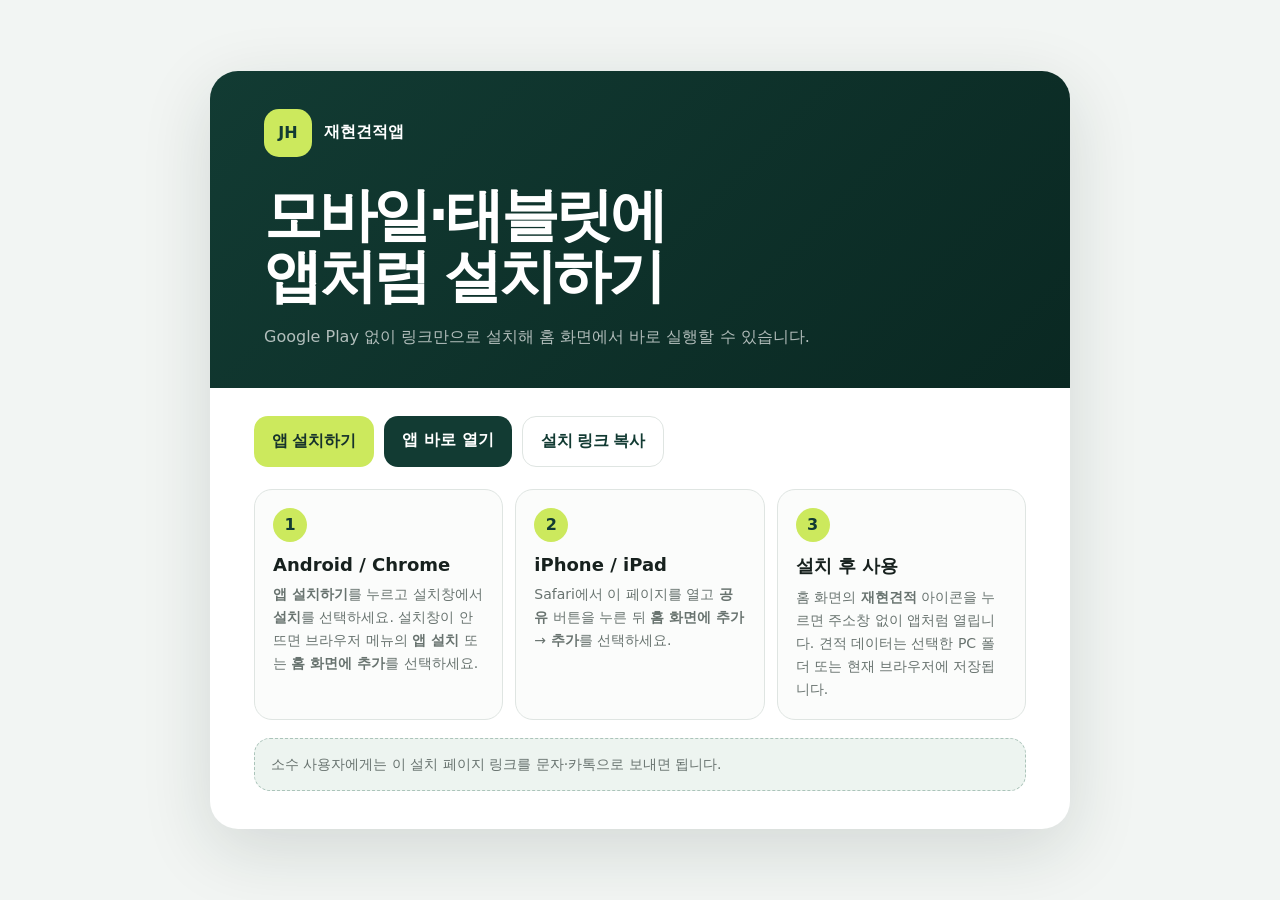
==== install.html @ f45aa931 "Add mobile install landing page" ====
<!doctype html>
<html lang="ko">
<head>
  <meta charset="utf-8">
  <meta name="viewport" content="width=device-width, initial-scale=1, viewport-fit=cover">
  <meta name="theme-color" content="#123b33">
  <meta name="description" content="재현견적앱 모바일·태블릿 설치 페이지">
  <meta name="mobile-web-app-capable" content="yes">
  <meta name="apple-mobile-web-app-capable" content="yes">
  <meta name="apple-mobile-web-app-title" content="재현견적">
  <meta name="apple-mobile-web-app-status-bar-style" content="black-translucent">
  <title>재현견적앱 설치</title>
  <link rel="manifest" href="./manifest.webmanifest">
  <link rel="icon" href="./icon.svg" type="image/svg+xml">
  <style>
    :root { --green:#123b33; --lime:#cce95d; --soft:#edf4f0; --line:#dfe5e2; --muted:#68736f; --ink:#17211e; font-family: "Noto Sans KR","Malgun Gothic",system-ui,sans-serif; }
    * { box-sizing: border-box; }
    body { margin:0; min-width:320px; color:var(--ink); background:#f2f5f3; }
    .wrap { min-height:100vh; display:grid; place-items:center; padding:22px; }
    .card { width:min(860px,100%); overflow:hidden; border-radius:28px; background:white; box-shadow:0 20px 70px rgba(23,45,38,.14); }
    .hero { padding:38px clamp(22px,5vw,54px); color:white; background:linear-gradient(135deg,#123b33,#0a2822); }
    .brand { display:flex; align-items:center; gap:12px; margin-bottom:28px; }
    .mark { width:48px; height:48px; display:grid; place-items:center; border-radius:15px; color:var(--green); background:var(--lime); font-weight:900; }
    h1 { margin:0; font-size:clamp(34px,7vw,58px); line-height:1.05; letter-spacing:-.06em; }
    .hero p { margin:16px 0 0; color:rgba(255,255,255,.68); line-height:1.7; }
    .content { padding:28px clamp(20px,5vw,44px) 38px; }
    .actions { display:flex; gap:10px; flex-wrap:wrap; margin-bottom:22px; }
    button, a.button { border:0; border-radius:14px; padding:14px 18px; font-weight:850; font-size:16px; text-decoration:none; cursor:pointer; }
    .primary { color:#17332c; background:var(--lime); }
    .secondary { color:white; background:var(--green); }
    .ghost { color:var(--green); background:white; border:1px solid var(--line); }
    .grid { display:grid; grid-template-columns:repeat(3,1fr); gap:12px; }
    article { padding:18px; border:1px solid var(--line); border-radius:18px; background:#fbfcfb; }
    article span { width:34px; height:34px; display:grid; place-items:center; border-radius:999px; color:var(--green); background:var(--lime); font-weight:900; }
    h2 { margin:12px 0 8px; font-size:18px; }
    article p, .note { margin:0; color:var(--muted); line-height:1.65; font-size:14px; }
    .note { margin-top:18px; padding:14px 16px; border:1px dashed #abc4ba; border-radius:16px; background:var(--soft); }
    @media (max-width:720px) {
      .grid { grid-template-columns:1fr; }
      .actions { flex-direction:column; }
      button, a.button { width:100%; text-align:center; }
    }
  </style>
</head>
<body>
  <main class="wrap">
    <section class="card">
      <div class="hero">
        <div class="brand"><span class="mark">JH</span><strong>재현견적앱</strong></div>
        <h1>모바일·태블릿에<br>앱처럼 설치하기</h1>
        <p>Google Play 없이 링크만으로 설치해 홈 화면에서 바로 실행할 수 있습니다.</p>
      </div>
      <div class="content">
        <div class="actions">
          <button type="button" class="primary" id="installBtn">앱 설치하기</button>
          <a class="button secondary" href="./index.html">앱 바로 열기</a>
          <button type="button" class="ghost" id="copyBtn">설치 링크 복사</button>
        </div>
        <div class="grid">
          <article>
            <span>1</span>
            <h2>Android / Chrome</h2>
            <p><b>앱 설치하기</b>를 누르고 설치창에서 <b>설치</b>를 선택하세요. 설치창이 안 뜨면 브라우저 메뉴의 <b>앱 설치</b> 또는 <b>홈 화면에 추가</b>를 선택하세요.</p>
          </article>
          <article>
            <span>2</span>
            <h2>iPhone / iPad</h2>
            <p>Safari에서 이 페이지를 열고 <b>공유</b> 버튼을 누른 뒤 <b>홈 화면에 추가</b> → <b>추가</b>를 선택하세요.</p>
          </article>
          <article>
            <span>3</span>
            <h2>설치 후 사용</h2>
            <p>홈 화면의 <b>재현견적</b> 아이콘을 누르면 주소창 없이 앱처럼 열립니다. 견적 데이터는 선택한 PC 폴더 또는 현재 브라우저에 저장됩니다.</p>
          </article>
        </div>
        <p class="note" id="status">소수 사용자에게는 이 설치 페이지 링크를 문자·카톡으로 보내면 됩니다.</p>
      </div>
    </section>
  </main>
  <script>
    let deferredPrompt = null;
    const status = document.querySelector("#status");
    window.addEventListener("beforeinstallprompt", event => {
      event.preventDefault();
      deferredPrompt = event;
      status.textContent = "설치 준비가 완료됐습니다. ‘앱 설치하기’를 눌러 주세요.";
    });
    window.addEventListener("appinstalled", () => {
      deferredPrompt = null;
      status.textContent = "재현견적앱 설치가 완료되었습니다.";
    });
    document.querySelector("#installBtn").addEventListener("click", async () => {
      if (deferredPrompt) {
        deferredPrompt.prompt();
        const choice = await deferredPrompt.userChoice.catch(() => null);
        deferredPrompt = null;
        status.textContent = choice?.outcome === "accepted" ? "설치를 시작했습니다." : "설치를 취소했습니다. 필요하면 다시 시도해 주세요.";
      } else if (/iphone|ipad|ipod/i.test(navigator.userAgent)) {
        status.textContent = "iPhone/iPad는 Safari 공유 버튼 → 홈 화면에 추가로 설치해 주세요.";
      } else {
        status.textContent = "설치창이 자동으로 뜨지 않으면 브라우저 메뉴의 ‘앱 설치’ 또는 ‘홈 화면에 추가’를 선택해 주세요.";
      }
    });
    document.querySelector("#copyBtn").addEventListener("click", async () => {
      const url = "https://sehyunka.github.io/jaehyun-windows/install.html";
      try {
        await navigator.clipboard.writeText(url);
        status.textContent = "설치 링크를 복사했습니다. 문자나 카톡에 붙여넣어 보내세요.";
      } catch {
        status.textContent = url;
      }
    });
    if ("serviceWorker" in navigator && location.protocol.startsWith("http")) navigator.serviceWorker.register("./service-worker.js").catch(() => {});
  </script>
</body>
</html>
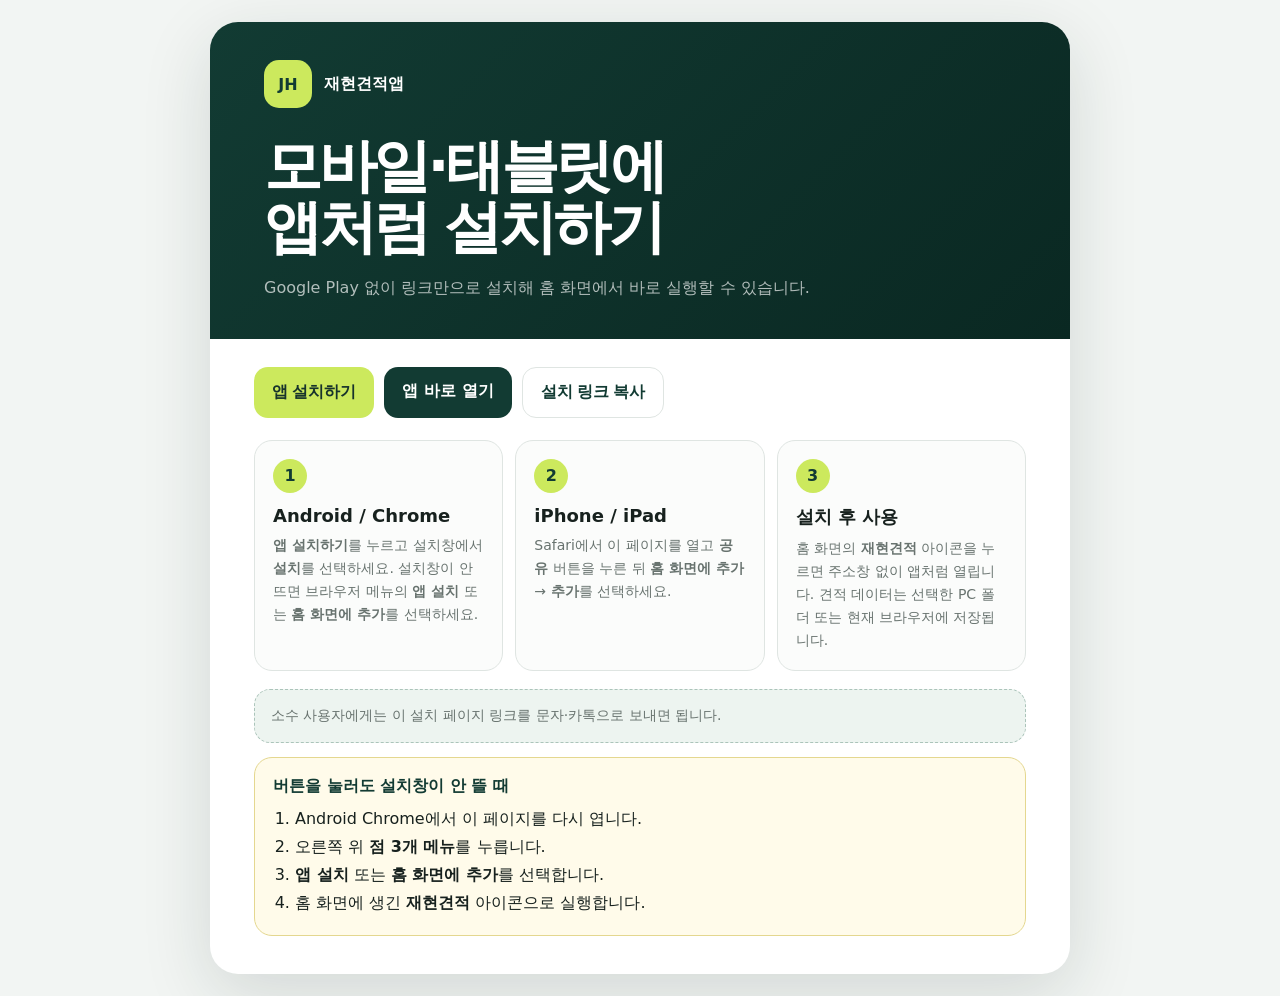
==== commit e2d2ea96: "Make Android install button show visible fallback guide" ====
--- a/install.html
+++ b/install.html
@@ -35,6 +35,16 @@
     h2 { margin:12px 0 8px; font-size:18px; }
     article p, .note { margin:0; color:var(--muted); line-height:1.65; font-size:14px; }
     .note { margin-top:18px; padding:14px 16px; border:1px dashed #abc4ba; border-radius:16px; background:var(--soft); }
+    .install-help { margin-top:14px; padding:18px; border-radius:18px; background:#fffbea; border:1px solid #e4d78f; }
+    .install-help strong { display:block; margin-bottom:8px; color:var(--green); }
+    .install-help ol { margin:8px 0 0; padding-left:22px; color:var(--ink); line-height:1.75; }
+    .modal-backdrop { position:fixed; inset:0; z-index:20; display:grid; place-items:center; padding:18px; background:rgba(11,25,21,.58); }
+    .modal-backdrop[hidden] { display:none; }
+    .modal { width:min(560px,100%); padding:24px; border-radius:22px; background:white; box-shadow:0 24px 70px rgba(0,0,0,.26); }
+    .modal h2 { margin:0 0 10px; font-size:24px; color:var(--green); }
+    .modal p { margin:0 0 12px; color:var(--muted); line-height:1.65; }
+    .modal ol { margin:0 0 18px; padding-left:22px; line-height:1.8; }
+    .modal .actions { margin:0; }
     @media (max-width:720px) {
       .grid { grid-template-columns:1fr; }
       .actions { flex-direction:column; }
@@ -74,12 +84,44 @@
           </article>
         </div>
         <p class="note" id="status">소수 사용자에게는 이 설치 페이지 링크를 문자·카톡으로 보내면 됩니다.</p>
+        <div class="install-help">
+          <strong>버튼을 눌러도 설치창이 안 뜰 때</strong>
+          <ol>
+            <li>Android Chrome에서 이 페이지를 다시 엽니다.</li>
+            <li>오른쪽 위 <b>점 3개 메뉴</b>를 누릅니다.</li>
+            <li><b>앱 설치</b> 또는 <b>홈 화면에 추가</b>를 선택합니다.</li>
+            <li>홈 화면에 생긴 <b>재현견적</b> 아이콘으로 실행합니다.</li>
+          </ol>
+        </div>
       </div>
     </section>
   </main>
+  <div class="modal-backdrop" id="installHelpModal" hidden>
+    <section class="modal" role="dialog" aria-modal="true" aria-labelledby="installHelpTitle">
+      <h2 id="installHelpTitle">Android 설치 방법</h2>
+      <p id="installHelpText">설치창이 자동으로 뜨지 않으면 아래 순서대로 설치해 주세요.</p>
+      <ol>
+        <li>Chrome 오른쪽 위 <b>점 3개 메뉴</b>를 누르세요.</li>
+        <li><b>앱 설치</b> 또는 <b>홈 화면에 추가</b>를 선택하세요.</li>
+        <li>확인창에서 <b>설치</b> 또는 <b>추가</b>를 누르세요.</li>
+        <li>홈 화면의 <b>재현견적</b> 아이콘으로 실행하세요.</li>
+      </ol>
+      <div class="actions">
+        <button type="button" class="secondary" id="openAppBtn">앱 바로 열기</button>
+        <button type="button" class="ghost" id="closeHelpBtn">확인</button>
+      </div>
+    </section>
+  </div>
   <script>
     let deferredPrompt = null;
     const status = document.querySelector("#status");
+    const helpModal = document.querySelector("#installHelpModal");
+    const helpText = document.querySelector("#installHelpText");
+    const showHelp = message => {
+      helpText.textContent = message || "설치창이 자동으로 뜨지 않으면 아래 순서대로 설치해 주세요.";
+      helpModal.hidden = false;
+    };
+    const hideHelp = () => { helpModal.hidden = true; };
     window.addEventListener("beforeinstallprompt", event => {
       event.preventDefault();
       deferredPrompt = event;
@@ -90,15 +132,23 @@
       status.textContent = "재현견적앱 설치가 완료되었습니다.";
     });
     document.querySelector("#installBtn").addEventListener("click", async () => {
+      status.textContent = "설치를 확인하는 중입니다. 잠시만 기다려 주세요.";
       if (deferredPrompt) {
         deferredPrompt.prompt();
         const choice = await deferredPrompt.userChoice.catch(() => null);
         deferredPrompt = null;
-        status.textContent = choice?.outcome === "accepted" ? "설치를 시작했습니다." : "설치를 취소했습니다. 필요하면 다시 시도해 주세요.";
+        if (choice?.outcome === "accepted") {
+          status.textContent = "설치를 시작했습니다.";
+        } else {
+          status.textContent = "설치창을 닫았습니다. Chrome 메뉴에서도 설치할 수 있습니다.";
+          showHelp("설치창을 닫았거나 표시되지 않았습니다. Chrome 메뉴에서 직접 설치해 주세요.");
+        }
       } else if (/iphone|ipad|ipod/i.test(navigator.userAgent)) {
         status.textContent = "iPhone/iPad는 Safari 공유 버튼 → 홈 화면에 추가로 설치해 주세요.";
+        showHelp("iPhone/iPad는 Safari 하단 공유 버튼에서 ‘홈 화면에 추가’를 선택해 주세요.");
       } else {
         status.textContent = "설치창이 자동으로 뜨지 않으면 브라우저 메뉴의 ‘앱 설치’ 또는 ‘홈 화면에 추가’를 선택해 주세요.";
+        showHelp("설치창이 자동으로 뜨지 않았습니다. Android Chrome 메뉴에서 직접 설치해 주세요.");
       }
     });
     document.querySelector("#copyBtn").addEventListener("click", async () => {
@@ -110,6 +160,9 @@
         status.textContent = url;
       }
     });
+    document.querySelector("#closeHelpBtn").addEventListener("click", hideHelp);
+    document.querySelector("#openAppBtn").addEventListener("click", () => { location.href = "./index.html"; });
+    helpModal.addEventListener("click", event => { if (event.target === helpModal) hideHelp(); });
     if ("serviceWorker" in navigator && location.protocol.startsWith("http")) navigator.serviceWorker.register("./service-worker.js").catch(() => {});
   </script>
 </body>
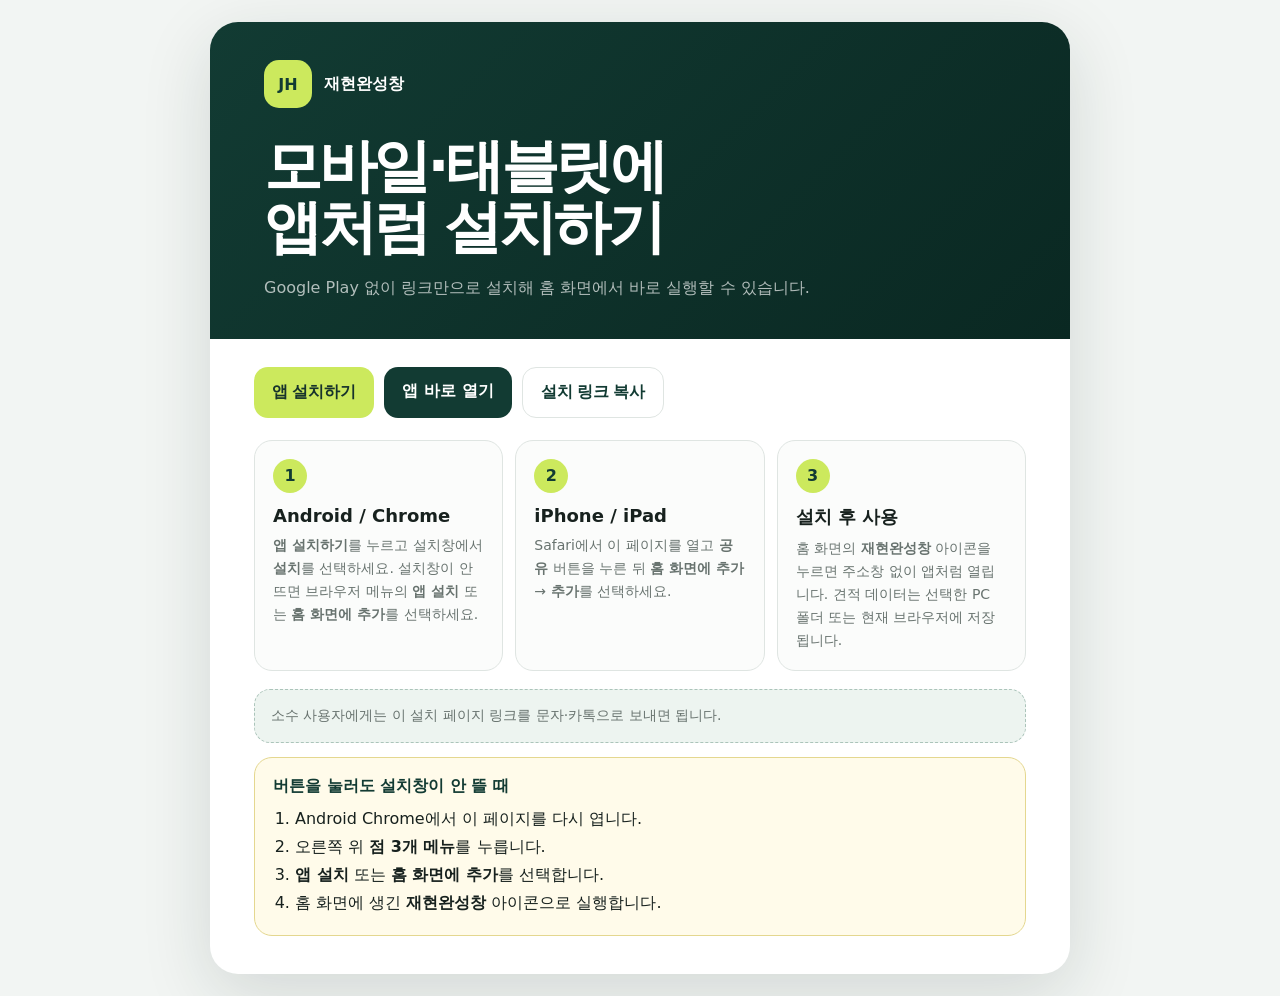
==== commit 9a6ccd4f: "Update install guide wording to 재현완성창" ====
--- a/install.html
+++ b/install.html
@@ -4,12 +4,12 @@
   <meta charset="utf-8">
   <meta name="viewport" content="width=device-width, initial-scale=1, viewport-fit=cover">
   <meta name="theme-color" content="#123b33">
-  <meta name="description" content="재현견적앱 모바일·태블릿 설치 페이지">
+  <meta name="description" content="재현완성창 모바일·태블릿 설치 페이지">
   <meta name="mobile-web-app-capable" content="yes">
   <meta name="apple-mobile-web-app-capable" content="yes">
-  <meta name="apple-mobile-web-app-title" content="재현견적">
+  <meta name="apple-mobile-web-app-title" content="재현완성창">
   <meta name="apple-mobile-web-app-status-bar-style" content="black-translucent">
-  <title>재현견적앱 설치</title>
+  <title>재현완성창 설치</title>
   <link rel="manifest" href="./manifest.webmanifest">
   <link rel="icon" href="./icon.svg" type="image/svg+xml">
   <style>
@@ -56,7 +56,7 @@
   <main class="wrap">
     <section class="card">
       <div class="hero">
-        <div class="brand"><span class="mark">JH</span><strong>재현견적앱</strong></div>
+        <div class="brand"><span class="mark">JH</span><strong>재현완성창</strong></div>
         <h1>모바일·태블릿에<br>앱처럼 설치하기</h1>
         <p>Google Play 없이 링크만으로 설치해 홈 화면에서 바로 실행할 수 있습니다.</p>
       </div>
@@ -80,7 +80,7 @@
           <article>
             <span>3</span>
             <h2>설치 후 사용</h2>
-            <p>홈 화면의 <b>재현견적</b> 아이콘을 누르면 주소창 없이 앱처럼 열립니다. 견적 데이터는 선택한 PC 폴더 또는 현재 브라우저에 저장됩니다.</p>
+            <p>홈 화면의 <b>재현완성창</b> 아이콘을 누르면 주소창 없이 앱처럼 열립니다. 견적 데이터는 선택한 PC 폴더 또는 현재 브라우저에 저장됩니다.</p>
           </article>
         </div>
         <p class="note" id="status">소수 사용자에게는 이 설치 페이지 링크를 문자·카톡으로 보내면 됩니다.</p>
@@ -90,7 +90,7 @@
             <li>Android Chrome에서 이 페이지를 다시 엽니다.</li>
             <li>오른쪽 위 <b>점 3개 메뉴</b>를 누릅니다.</li>
             <li><b>앱 설치</b> 또는 <b>홈 화면에 추가</b>를 선택합니다.</li>
-            <li>홈 화면에 생긴 <b>재현견적</b> 아이콘으로 실행합니다.</li>
+            <li>홈 화면에 생긴 <b>재현완성창</b> 아이콘으로 실행합니다.</li>
           </ol>
         </div>
       </div>
@@ -104,7 +104,7 @@
         <li>Chrome 오른쪽 위 <b>점 3개 메뉴</b>를 누르세요.</li>
         <li><b>앱 설치</b> 또는 <b>홈 화면에 추가</b>를 선택하세요.</li>
         <li>확인창에서 <b>설치</b> 또는 <b>추가</b>를 누르세요.</li>
-        <li>홈 화면의 <b>재현견적</b> 아이콘으로 실행하세요.</li>
+        <li>홈 화면의 <b>재현완성창</b> 아이콘으로 실행하세요.</li>
       </ol>
       <div class="actions">
         <button type="button" class="secondary" id="openAppBtn">앱 바로 열기</button>
@@ -113,6 +113,13 @@
     </section>
   </div>
   <script>
+    const isStandaloneInstall = () => window.matchMedia?.("(display-mode: standalone)")?.matches || window.navigator.standalone === true;
+    if (isStandaloneInstall()) {
+      location.replace("./index.html?from=installed");
+    }
+    setTimeout(() => {
+      if (isStandaloneInstall()) location.replace("./index.html?from=installed-late");
+    }, 300);
     let deferredPrompt = null;
     const status = document.querySelector("#status");
     const helpModal = document.querySelector("#installHelpModal");
@@ -129,7 +136,7 @@
     });
     window.addEventListener("appinstalled", () => {
       deferredPrompt = null;
-      status.textContent = "재현견적앱 설치가 완료되었습니다.";
+      status.textContent = "재현완성창 설치가 완료되었습니다.";
     });
     document.querySelector("#installBtn").addEventListener("click", async () => {
       status.textContent = "설치를 확인하는 중입니다. 잠시만 기다려 주세요.";
